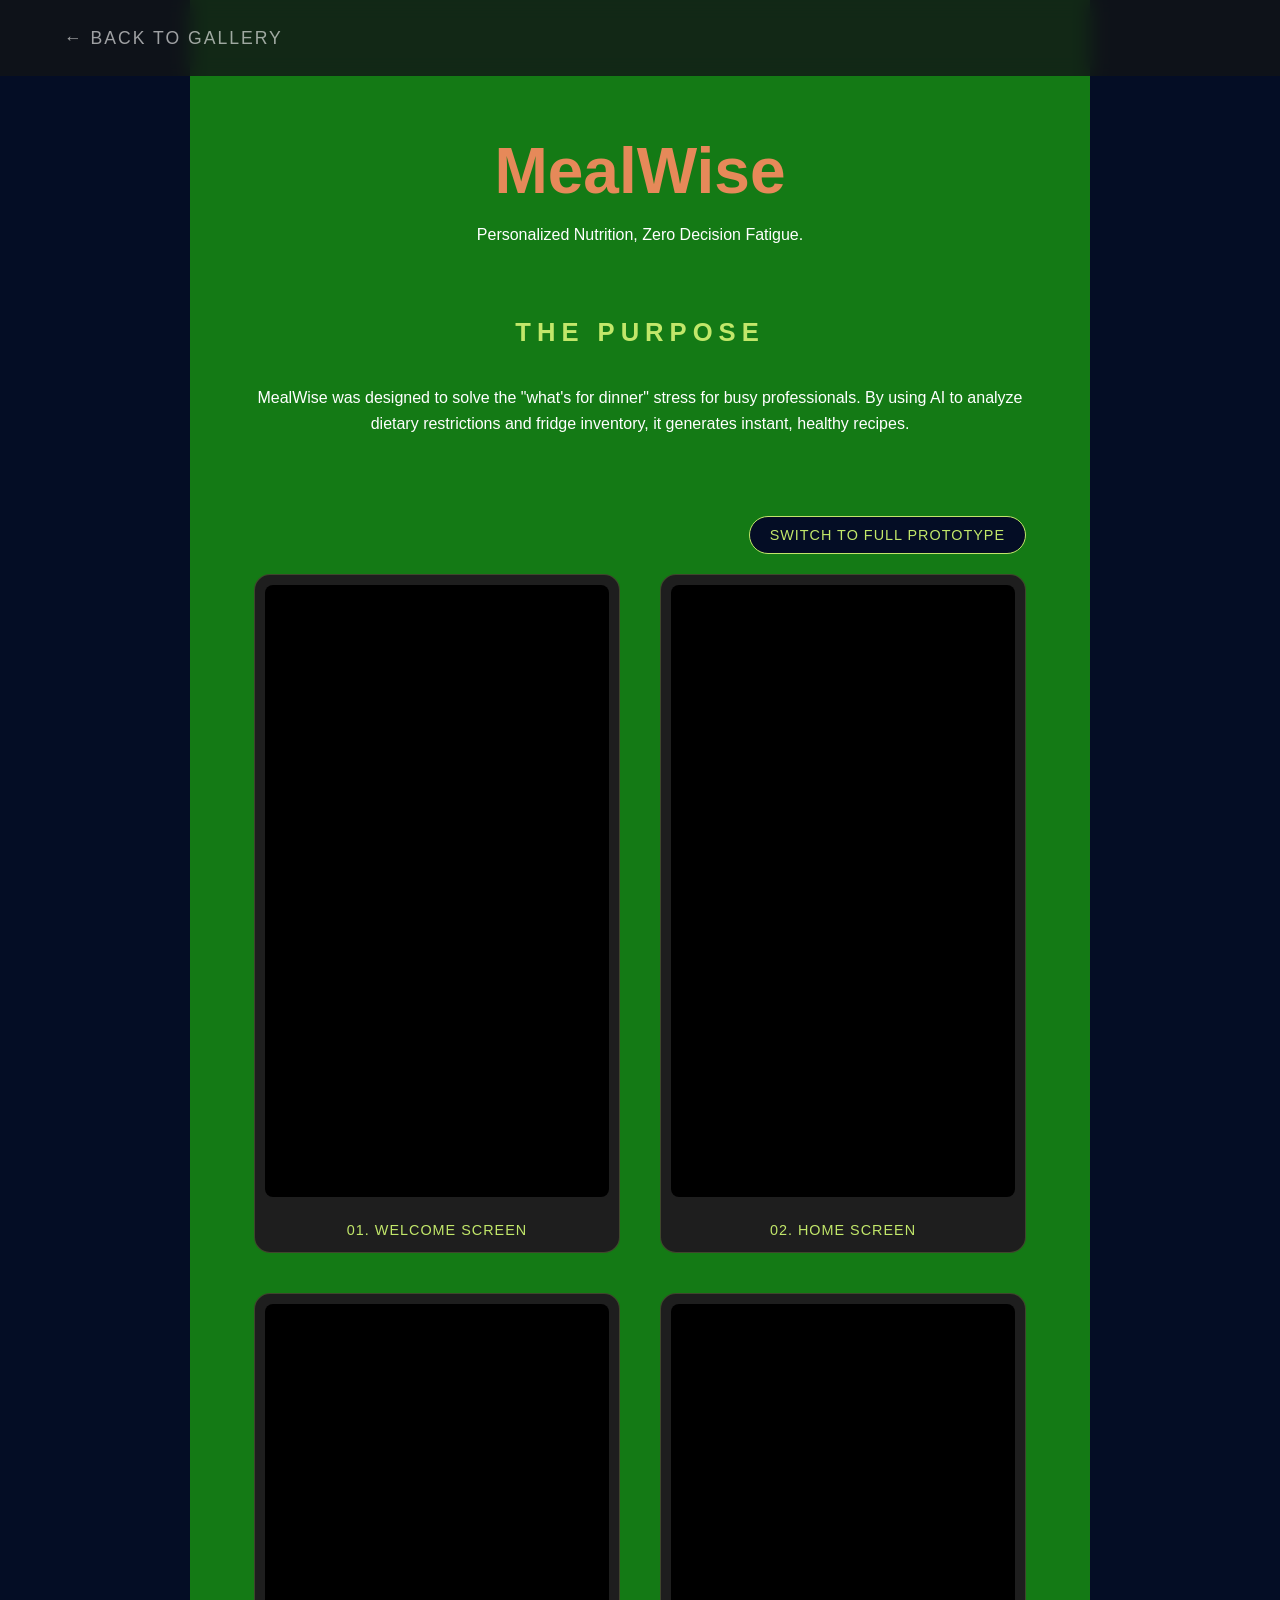
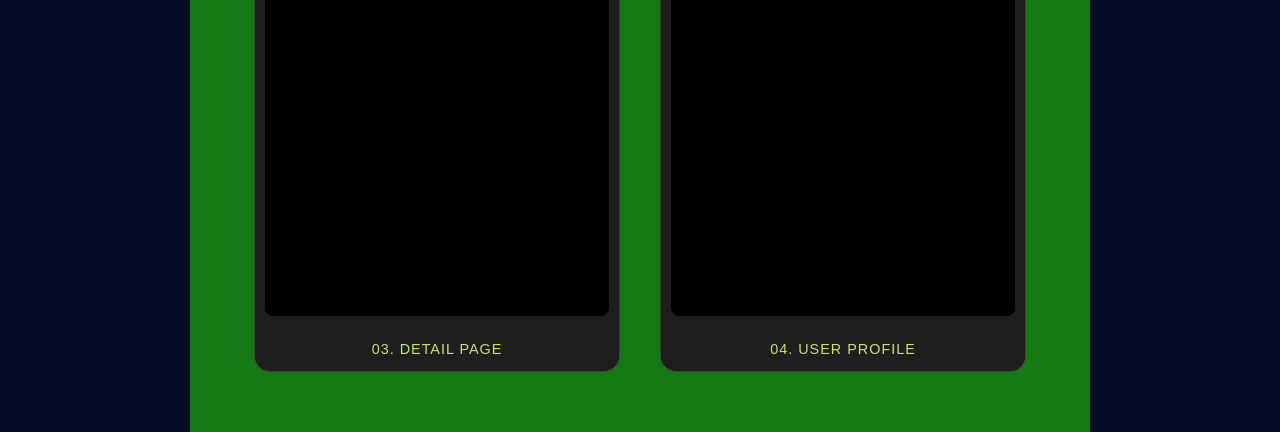
==== mealwise.html @ 548ca8a4 "Initial commit" ====
<!DOCTYPE html>
<html lang="en">
<head>
    <meta charset="UTF-8">
    <meta name="viewport" content="width=device-width, initial-scale=1.0">
    <title>MealWise | Project Details</title>
    <link rel="stylesheet" href="style.css">
</head>
<body class="case-study">

    <nav class="navbar">
        <a href="index.html" class="logo">← Back to Gallery</a>
    </nav>

    <main class="case-container">
        <header class="project-hero">
            <h1>MealWise</h1>
            <p class="project-purpose">Personalized Nutrition, Zero Decision Fatigue.</p>
        </header>

        <section class="case-section">
            <h2 class="section-header">The Purpose</h2>
            <p>MealWise was designed to solve the "what's for dinner" stress for busy professionals. By using AI to analyze dietary restrictions and fridge inventory, it generates instant, healthy recipes.</p>
        </section>

        <!--<section class="case-section">
            <h2 class="section-header">Live Prototype</h2>
            <div class="figma-container">
                <iframe 
                    style="border: 1px solid rgba(0, 0, 0, 0.1);" 
                    width="100%" 
                    height="600" 
                    src="https://www.figma.com/embed?embed_host=share&url=https://www.figma.com/design/zm5qPM3ypKiXLVKnBFITBz/MealWise--Copy-?node-id=670-264&p=f&t=UZXl7jzB2lswi82T-0" 
                    allowfullscreen>
                </iframe>
            </div>
        </section>-->

        <section class="case-header">
            <div class="view-switcher">
                <button id="viewToggleButton" class="action-btn" onclick="toggleProjectView()">
                    Switch to Full Prototype
                </button>
            </div>
        </section>

        <div class="project-content">
            <div id="staticScreens" class="screen-grid">
                <div class="embed-card">
                    <iframe src="https://www.figma.com/embed?embed_host=share&url=https://www.figma.com/design/zm5qPM3ypKiXLVKnBFITBz/MealWise--Copy-?node-id=670-266&t=kK4HNECKpe9uZLGv-4" allowfullscreen></iframe>
                    <p class="embed-caption">01. Welcome Screen</p>
                </div>
                <div class="embed-card">
                    <iframe src="https://www.figma.com/embed?embed_host=share&url=https://www.figma.com/design/zm5qPM3ypKiXLVKnBFITBz/MealWise--Copy-?node-id=670-3616&t=kK4HNECKpe9uZLGv-4" allowfullscreen></iframe>
                    <p class="embed-caption">02. Home Screen</p>
                </div>
                <div class="embed-card">
                    <iframe src="https://www.figma.com/embed?embed_host=share&url=https://www.figma.com/design/zm5qPM3ypKiXLVKnBFITBz/MealWise--Copy-?node-id=670-1988&t=r9uacUH4hNelEDrf-4" allowfullscreen></iframe>
                    <p class="embed-caption">03. Detail Page</p>
                </div>
                <div class="embed-card">
                    <iframe src="https://www.figma.com/embed?embed_host=share&url=https://www.figma.com/design/zm5qPM3ypKiXLVKnBFITBz/MealWise--Copy-?node-id=670-329&t=r9uacUH4hNelEDrf-4" allowfullscreen></iframe>
                    <p class="embed-caption">04. User Profile</p>
                </div>
            </div>

            <div id="livePrototype" class="figma-container" style="display: none;">
                <iframe src="https://www.figma.com/embed?embed_host=share&url=https://www.figma.com/design/zm5qPM3ypKiXLVKnBFITBz/MealWise--Copy-?node-id=670-264&p=f&t=UZXl7jzB2lswi82T-0" allowfullscreen></iframe>
            </div>
        </div>

        
    </main>
<script src="script.js"></script>
</body>
</html>
---- style.css ----
:root {
    --bg-dark: #040d25;
    --accent-colour: #c2e76a;
    --text-main: #ffffff;
    --card-bg: #000000;
    --nav-size: 1.1rem;
}

* {
    margin: 0; padding: 0; box-sizing: border-box;
    scroll-behavior: smooth;
}

a {
    color: inherit;
    text-decoration: none;
}

body {
    background-color: var(--bg-dark);
    color: var(--text-main);
    font-family: 'Inter', -apple-system, sans-serif;
    line-height: 1.6;
    overflow-x: hidden;
}

/* NAVBAR: Uniform Typography */
.navbar {
    display: flex;
    justify-content: space-between;
    align-items: center;
    padding: 1.5rem 5%;
    position: fixed;
    width: 100%;
    z-index: 1000;
    background: rgba(18, 20, 23, 0.8);
    backdrop-filter: blur(10px);
}

.navbar .logo {
    font-size: var(--nav-size);
    font-weight: 500;
    letter-spacing: 2px;
    opacity: 0.6;
    transition: 0.3s;
}

.logo {
    font-size: var(--nav-size);
    font-weight: 500;
    letter-spacing: 5px;
    text-transform: uppercase;
}

.nav-links {
    display: flex;
    list-style: none;
    gap: 2.5rem;
}

.nav-links a {
    color: var(--text-main);
    text-decoration: none;
    font-size: var(--nav-size);
    letter-spacing: 1px;
    opacity: 0.6;
    transition: 0.3s;
}

.navbar .logo:hover {
    opacity: 1;
    color: var(--accent-colour);
}

.nav-links a:hover { opacity: 1; color: #c2e76a; }

.full-section {
    width: 100%;
    min-height: 85vh;
    display: flex;
    flex-direction: column;
    justify-content: center;
    align-items: center;
    padding: 6rem 10% 2rem 10%; /* Specific padding to maintain flow */
}

.section-header {
    font-size: 1.6rem;
    color: var(--accent-colour);
    text-transform: uppercase;
    letter-spacing: 6px;
    margin-bottom: 2rem;
    text-align: center;
}

.case-section p {
    text-align: center;
}

/* ASYMMETRICAL HERO LAYOUT */
.hero-layout {
    display: grid;
    grid-template-columns: 1fr 1.5fr;
    gap: 40px;
    align-items: center;
    width: 100%;
    max-width: 1200px;
}

.intro-content {
    display: flex;
    flex-direction: column;
}

.intro-content h1 {
    font-size: 2.5rem;
    text-align: left;
    padding-left: 60px;
    color: #c2e76a;
}

.hero-text h1 {
    font-size: clamp(2rem, 6vw, 4rem);
    margin-bottom: 1.5rem;
    text-align: center;
}

.text-center {
    text-align: center;
    font-size: 1.3rem;
    max-width: 550px;
    margin: 0 auto !important;
    opacity: 0.9;
}

.text-divider {
    width: 50px;
    height: 1px;
    background: var(--accent-colour);
    margin: 2.5rem auto;
}

.text-right {
    text-align: right;
    font-size: 1.1rem;
    max-width: 600px;
    margin-left: auto !important;
    opacity: 0.7;
    border-right: 2px solid var(--accent-colour);
    padding-right: 20px;
}

/* HERO VISUALS (Left Side) */
.intro-visuals {
    position: relative;
    height: 350px;
    display: flex;
    justify-content: center;
    align-items: center;
}

/* CONTAINER FOR THE TANGLE */
.tangle-container {
    position: relative;
    width: 400px;
    height: 400px;
    display: flex;
    justify-content: center;
    align-items: center;
}

.shape {
    position: absolute;
    transition: all 0.5s ease;
}

/* THE MAIN GRADIENT BLOB */
.blob-main {
    width: 280px;
    height: 280px;
    background: linear-gradient(45deg, var(--accent-colour), #c4d9db);
    border-radius: 40% 60% 70% 30% / 40% 50% 60% 50%;
    opacity: 2.4;
    filter: blur(80px);
    animation: morph 12s infinite alternate ease-in-out;
}

.glow-core {
    width: 100px;
    height: 100px;
    background: radial-gradient(circle, rgba(255,255,255,0.4) 0%, transparent 70%);
    filter: blur(10px);
}

/* ANIMATIONS */
@keyframes rotate {
    from { transform: rotate(0deg); }
    to { transform: rotate(360deg); }
}

@keyframes morph {
    0% { border-radius: 40% 60% 70% 30% / 40% 40% 60% 50%; transform: scale(1); }
    100% { border-radius: 70% 30% 30% 70% / 60% 30% 70% 40%; transform: scale(1.1); }
}

/* SQUARE GRID */
.square-grid {
    display: grid;
    grid-template-columns: repeat(4, 1fr); 
    gap: 15px;
    width: 100%;
    max-width: 1000px;
}

.square-item {
    position: relative;
    background: repeating-linear-gradient(
        90deg,
        #032d31 0px,
        #ceee9a98 0px,
        #032d31 25px,
        #06cbdd 20px
    );
    aspect-ratio: 1/1;
    overflow: hidden;
    display: flex;
    flex-direction: column;
    justify-content: center;
    align-items: center;
    border: 1px solid rgba(255, 255, 255, 0.05);
}

/* LOGO VISIBILITY: Glassmorphism backing */
.tile-image {
    width: 60%; 
    z-index: 2;
    background: rgba(4, 13, 37, 0.7);
    padding: 20px;
    border-radius: 10px;
    backdrop-filter: blur(8px);
    transition: transform 0.5s cubic-bezier(0.4, 0, 0.2, 1);
}

.tile-image img {
    width: 100%;
    height: auto;
    display: block;
}

/* TEXT VISIBILITY: High contrast backing on hover */
.tile-info {
    position: absolute;
    bottom: -60px; /* Hidden deeper to clear the glass logo */
    width: 90%;
    background: rgba(1, 15, 29, 0.836); /* Solid dark for maximum legibility */
    padding: 5px;
    border-radius: 10px;
    text-align: center;
    opacity: 0;
    z-index: 3;
    transition: all 0.5s cubic-bezier(0.4, 0, 0.2, 1);
    /*border: 1px solid var(--accent-colour);*/
}

.tile-info h3 {
    font-size: 1.1rem;
    color: #eaecf0;
    margin-bottom: 5px;
    font-weight: 600;
}

.tile-info p {
    font-size: 0.85rem;
    color: var(--text-main);
    opacity: 0.9;
}

/* THE HOVER ACTION */
.square-item:hover .tile-image {
    transform: translateY(-45px);
}

.square-item:hover .tile-info {
    bottom: 20px; 
    opacity: 1;
}

.square-overlay {
    display: none; 
}

/* MOBILE ONLY: Change grid to a horizontal flex-swipe */
@media (max-width: 600px) {
    .square-grid {
        display: flex; /* Switch from Grid to Flex for swiping */
        overflow-x: auto; /* Enables horizontal swipe */
        scroll-snap-type: x mandatory; /* Makes cards 'snap' into place */
        gap: 15px;
        padding-bottom: 20px;
        -webkit-overflow-scrolling: touch; /* Smooth swiping on iOS */
    }

    .square-item {
        flex: 0 0 85%; /* Cards take up 85% of screen width */
        scroll-snap-align: center;
        aspect-ratio: 1 / 1.2; /* Slightly taller for mobile */
    }
    
    /* Hide scrollbar for a cleaner 'app' look */
    .square-grid::-webkit-scrollbar {
        display: none;
    }
}

.square-item:hover .square-overlay { opacity: 1; }
.square-item:hover img { transform: scale(1.1); }

/* SOCIAL LINKS */
.social-links {
    display: flex; gap: 2.5rem; align-items: center;
}

.social-icon img {
    width: 50px; filter: invert(1); opacity: 1.5; transition: 0.3s;
}

.social-icon:hover img { opacity: 1; transform: translateY(-5px); }

.email-cta {
    color: var(--accent-colour);
    text-decoration: none;
    font-weight: 600;
}

/* Mobile Responsiveness */
@media (max-width: 900px) {
    .hero-layout { grid-template-columns: 1fr; }
    .intro-visuals { display: none; }
    .text-right { text-align: center; border-right: none; padding-right: 0; }
    .square-grid { grid-template-columns: repeat(2, 1fr); }
}

/* CASE STUDY SPECIFIC STYLES */
.case-container {
    max-width: 900px;
    margin: 0 auto;
    padding: 120px 5% 60px 5%;
    background: #147A15;
}

.project-hero {
    text-align: center;
    margin-bottom: 4rem;
}

.project-hero h1 {
    font-size: 4rem;
    color: #E68959;
}

.case-section {
    margin-bottom: 5rem;
}

.figma-container {
    width: 100%;
    border-radius: 12px;
    overflow: hidden;
    background: #1d2126;
    box-shadow: 0 20px 40px rgba(0,0,0,0.4);
}

/* Ensure the iframe is responsive */
.figma-container iframe {
    display: block;
    width: 100%;
    aspect-ratio: 16 / 9; /* Professional widescreen preview */
}

/* THE STAIRS LOGIC */
.stairs-container {
    width: 100%;
    max-width: 900px;
    margin: 0 auto;
    display: flex;
    flex-direction: column;
}

.stair-block {
    padding: 2rem;
    border-left: 2px groove var(--accent-colour); /* The "Riser" of the step */
    border-bottom: 1px solid rgba(45, 106, 44, 0.3); /* Subtle "Tread" line */
    transition: all 0.4s ease;
    position: relative;
}

/* WALKING DOWN: Staggering the margins */
.step-1 { 
    margin-left: 0; 
    width: 70%;
}

.step-2 { 
    margin-left: 10%; 
    width: 70%;
}

.step-3 { 
    margin-left: 20%; 
    width: 70%;
}

.step-4 { 
    margin-left: 30%; 
    width: 70%;
    border-bottom: 4px solid var(--accent-colour); /* Final step landing */
}

/* Hover effect to highlight the current "step" in her process */
.stair-block:hover {
    background: rgba(45, 106, 44, 0.05);
    border-left-width: 8px;
    padding-left: 2.5rem;
}

.stair-block p {
    text-align: left; /* Keeps text readable on the step */
    font-size: 1.2rem;
    opacity: 0.8;
}

/* MOBILE FIX: Stairs flatten out on small screens for readability */
@media (max-width: 768px) {
    .stair-block {
        margin-left: 0 !important;
        width: 100% !important;
        border-bottom: 1px solid var(--accent-colour);
    }
}

/* THE CANVAS BACKGROUND */
.figma-canvas {
    position: relative;
    width: 100%;
    max-width: 1000px;
    height: 570px;
    background-color: #27282b;
    background-image: radial-gradient(#333 1px, transparent 1px);
    background-size: 30px 30px; /* The Dot Grid */
    border-radius: 12px;
    overflow: hidden;
    display: flex;
    justify-content: center;
    align-items: center;
}

/* THE STICKY NOTES */
.sticky-note {
    position: absolute;
    width: 200px;
    height: 200px;
    padding: 20px;
    box-shadow: 5px 5px 15px rgba(0,0,0,0.3);
    display: flex;
    flex-direction: column;
    justify-content: flex-start;
    transition: transform 0.3s ease, z-index 0.3s;
    cursor: grab;
}

.sticky-note:active { cursor: grabbing; }

/* Colors - Inspired by Figma's default Post-it palette */
.yellow { background-color: #ffc700; color: #333; }
.green  { background-color: #0fa958; color: #fff; }
.blue   { background-color: #5551ff; color: #fff; }
.purple { background-color: #9747ff; color: #fff; }

.note-tag {
    font-size: 0.7rem;
    font-weight: bold;
    text-transform: uppercase;
    margin-bottom: 10px;
    opacity: 0.7;
}

.sticky-note p {
    font-family: 'Permanent Marker', cursive, sans-serif; /* Optional: adds a handwritten feel */
    font-size: 0.95rem;
    line-height: 1.3;
}

/* Positioning & Rotation (Matrix Thinking) */
.note-1 { top: 10%; left: 10%; transform: rotate(-4deg); }
.note-2 { top: 50%; left: 15%; transform: rotate(3deg); }
.note-3 { top: 15%; right: 15%; transform: rotate(-2deg); }
.note-4 { bottom: 10%; right: 10%; transform: rotate(5deg); }

/* Interaction: Bring to front on hover */
.sticky-note:hover {
    transform: scale(1.1) rotate(0deg);
    z-index: 100;
}

.large-overlay-image {
    position: absolute;
    top: 10%;  /* Adjust based on where you want her to start */
    left: 0;
    width: 45%; /* Spans the left side */
    z-index: 10; /* Sits above shapes but below the navbar */
    pointer-events: none; /* Allows user to click things behind her */
}

.large-overlay-image img {
    width: 100%;
    height: auto;
    filter: drop-shadow(0 10px 30px rgba(0,0,0,0.5)); /* Adds depth */
}

/* MOBILE RESPONSIVENESS: Hide the image for mobile users */
@media (max-width: 900px) {
    .large-overlay-image {
        display: none;
    }
}

/* GRID FOR MULTIPLE EMBEDS */
.screen-grid {
    display: grid;
    grid-template-columns: repeat(2, 1fr);
    gap: 40px;
    width: 100%;
}

.embed-card {
    background: #1e1e1e; /* Figma Canvas Gray */
    border-radius: 16px;
    padding: 10px;
    border: 1px solid rgba(194, 231, 106, 0.2);
    transition: transform 0.3s ease;
}

.embed-card:hover {
    transform: translateY(-5px);
    border-color: var(--accent-colour);
}

.embed-card iframe {
    width: 100%;
    aspect-ratio: 9 / 16; /* Standard Mobile Portrait Ratio */
    border: none;
    border-radius: 8px;
    background: #000;
}

.embed-caption {
    margin-top: 15px;
    font-size: 0.9rem;
    color: var(--accent-colour);
    text-transform: uppercase;
    letter-spacing: 1px;
    text-align: center;
}

/* FULL PROTOTYPE CONTAINER */
.figma-container iframe {
    width: 100%;
    height: 80vh; /* Takes up most of the screen for the full flow */
    border: none;
}

.view-switcher {
    float: right;
    margin-bottom: 20px;
}

.action-btn {
    background-color: var(--bg-dark);
    color: var(--accent-colour);
    border: 1px solid var(--accent-colour);
    padding: 10px 20px;
    border-radius: 30px;
    font-size: 0.9rem;
    font-weight: 500;
    cursor: pointer;
    transition: all 0.3s ease;
    text-transform: uppercase;
    letter-spacing: 1px;
}

.action-btn:hover {
    background-color: var(--accent-colour);
    color: var(--bg-dark);
    box-shadow: 0 0 15px rgba(194, 231, 106, 0.4);
}

/* Ensure the figma container handles the requested display */
.figma-container {
    width: 100%;
}
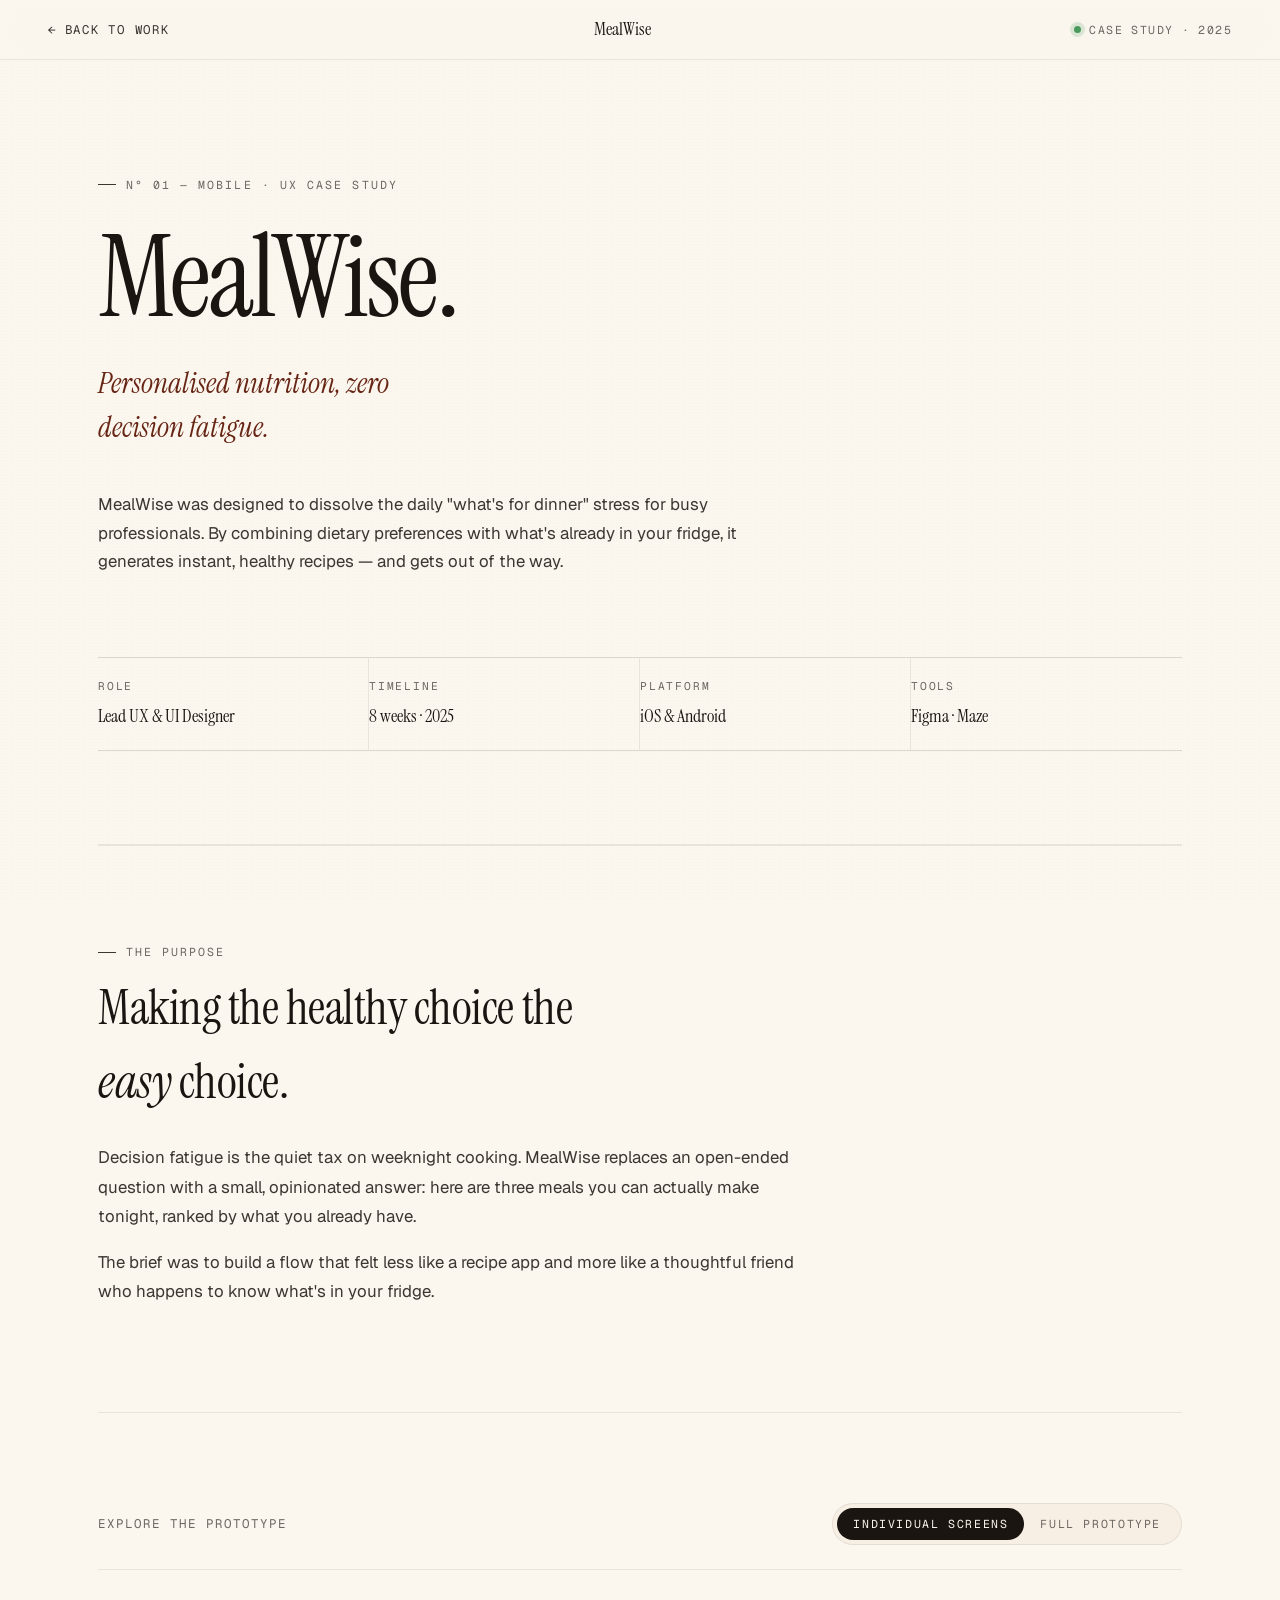
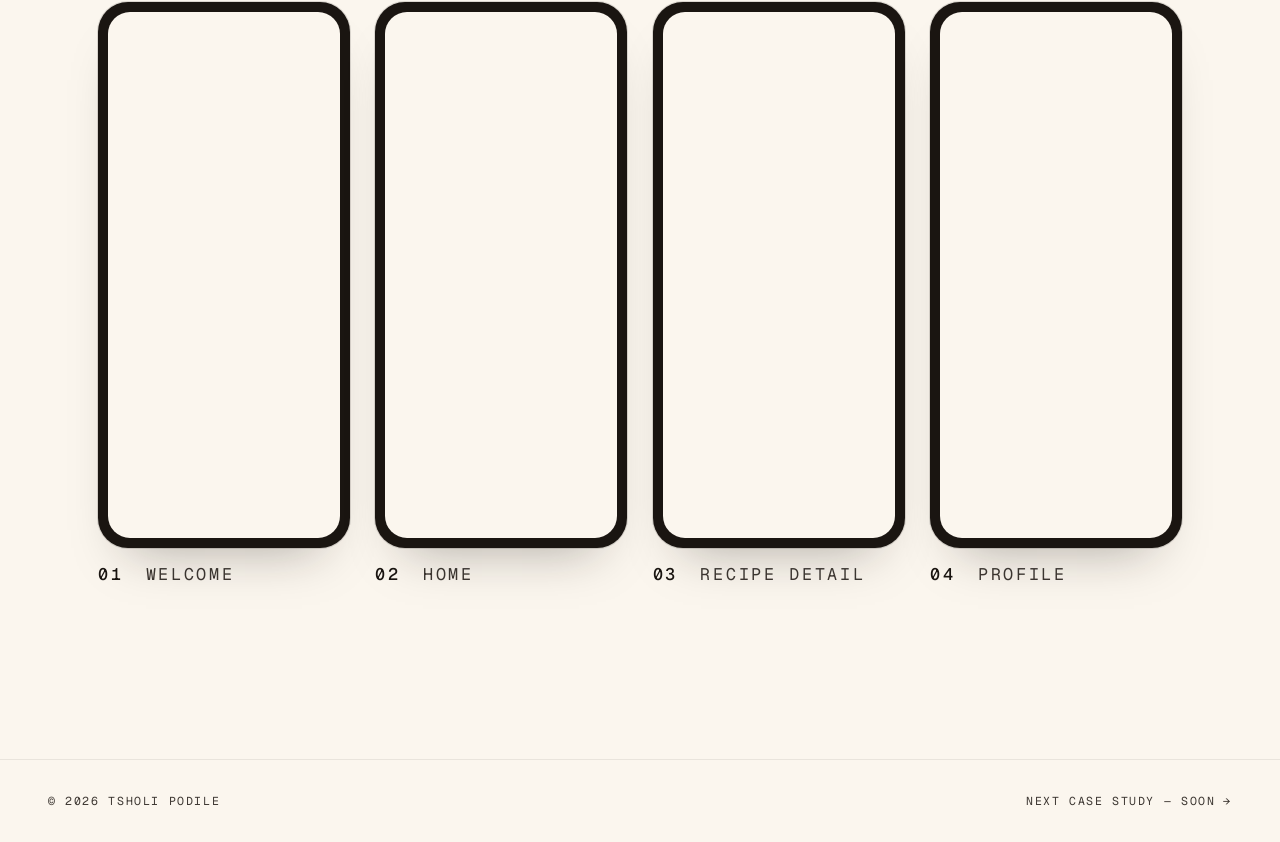
==== commit 65613b9c: "Updated the design of the system" ====
--- a/mealwise.html
+++ b/mealwise.html
@@ -1,76 +1,127 @@
 <!DOCTYPE html>
 <html lang="en">
 <head>
-    <meta charset="UTF-8">
-    <meta name="viewport" content="width=device-width, initial-scale=1.0">
-    <title>MealWise | Project Details</title>
-    <link rel="stylesheet" href="style.css">
+  <meta charset="UTF-8">
+  <meta name="viewport" content="width=device-width, initial-scale=1.0">
+  <title>MealWise — Case Study · Tsholi Podile</title>
+  <link rel="preconnect" href="https://fonts.googleapis.com">
+  <link rel="preconnect" href="https://fonts.gstatic.com" crossorigin>
+  <link href="https://fonts.googleapis.com/css2?family=Geist+Mono:wght@400;500&family=Geist:wght@400;500;600&family=Instrument+Serif:ital@0;1&display=swap" rel="stylesheet">
+  <link rel="stylesheet" href="style.css">
+  <script src="script.js" defer></script>
 </head>
-<body class="case-study">
+<body class="case-body">
 
-    <nav class="navbar">
-        <a href="index.html" class="logo">← Back to Gallery</a>
-    </nav>
+  <header class="case-nav">
+    <a href="index.html" class="back">
+      <span class="arrow" aria-hidden="true">←</span>
+      Back to work
+    </a>
+    <span class="case-title">MealWise</span>
+    <span class="nav-status">
+      <span class="status-dot" aria-hidden="true"></span>
+      <span>Case study · 2025</span>
+    </span>
+  </header>
 
-    <main class="case-container">
-        <header class="project-hero">
-            <h1>MealWise</h1>
-            <p class="project-purpose">Personalized Nutrition, Zero Decision Fatigue.</p>
-        </header>
+  <main class="case-container">
 
-        <section class="case-section">
-            <h2 class="section-header">The Purpose</h2>
-            <p>MealWise was designed to solve the "what's for dinner" stress for busy professionals. By using AI to analyze dietary restrictions and fridge inventory, it generates instant, healthy recipes.</p>
-        </section>
+    <section class="case-hero">
+      <span class="eyebrow">N° 01 — Mobile · UX Case Study</span>
+      <h1>MealWise.</h1>
+      <p class="tagline">Personalised nutrition, <em>zero decision fatigue.</em></p>
+      <p class="lead">
+        MealWise was designed to dissolve the daily "what's for dinner" stress
+        for busy professionals. By combining dietary preferences with what's
+        already in your fridge, it generates instant, healthy recipes — and
+        gets out of the way.
+      </p>
 
-        <!--<section class="case-section">
-            <h2 class="section-header">Live Prototype</h2>
-            <div class="figma-container">
-                <iframe 
-                    style="border: 1px solid rgba(0, 0, 0, 0.1);" 
-                    width="100%" 
-                    height="600" 
-                    src="https://www.figma.com/embed?embed_host=share&url=https://www.figma.com/design/zm5qPM3ypKiXLVKnBFITBz/MealWise--Copy-?node-id=670-264&p=f&t=UZXl7jzB2lswi82T-0" 
-                    allowfullscreen>
-                </iframe>
-            </div>
-        </section>-->
+      <dl class="case-facts">
+        <div>
+          <dt>Role</dt>
+          <dd>Lead UX & UI Designer</dd>
+        </div>
+        <div>
+          <dt>Timeline</dt>
+          <dd>8 weeks · 2025</dd>
+        </div>
+        <div>
+          <dt>Platform</dt>
+          <dd>iOS &amp; Android</dd>
+        </div>
+        <div>
+          <dt>Tools</dt>
+          <dd>Figma · Maze</dd>
+        </div>
+      </dl>
+    </section>
 
-        <section class="case-header">
-            <div class="view-switcher">
-                <button id="viewToggleButton" class="action-btn" onclick="toggleProjectView()">
-                    Switch to Full Prototype
-                </button>
-            </div>
-        </section>
+    <section class="case-section">
+      <span class="eyebrow">The Purpose</span>
+      <h2>Making the healthy choice the <em>easy</em> choice.</h2>
+      <p>
+        Decision fatigue is the quiet tax on weeknight cooking. MealWise
+        replaces an open-ended question with a small, opinionated answer:
+        here are three meals you can actually make tonight, ranked by what
+        you already have.
+      </p>
+      <p>
+        The brief was to build a flow that felt less like a recipe app and
+        more like a thoughtful friend who happens to know what's in your
+        fridge.
+      </p>
+    </section>
 
-        <div class="project-content">
-            <div id="staticScreens" class="screen-grid">
-                <div class="embed-card">
-                    <iframe src="https://www.figma.com/embed?embed_host=share&url=https://www.figma.com/design/zm5qPM3ypKiXLVKnBFITBz/MealWise--Copy-?node-id=670-266&t=kK4HNECKpe9uZLGv-4" allowfullscreen></iframe>
-                    <p class="embed-caption">01. Welcome Screen</p>
-                </div>
-                <div class="embed-card">
-                    <iframe src="https://www.figma.com/embed?embed_host=share&url=https://www.figma.com/design/zm5qPM3ypKiXLVKnBFITBz/MealWise--Copy-?node-id=670-3616&t=kK4HNECKpe9uZLGv-4" allowfullscreen></iframe>
-                    <p class="embed-caption">02. Home Screen</p>
-                </div>
-                <div class="embed-card">
-                    <iframe src="https://www.figma.com/embed?embed_host=share&url=https://www.figma.com/design/zm5qPM3ypKiXLVKnBFITBz/MealWise--Copy-?node-id=670-1988&t=r9uacUH4hNelEDrf-4" allowfullscreen></iframe>
-                    <p class="embed-caption">03. Detail Page</p>
-                </div>
-                <div class="embed-card">
-                    <iframe src="https://www.figma.com/embed?embed_host=share&url=https://www.figma.com/design/zm5qPM3ypKiXLVKnBFITBz/MealWise--Copy-?node-id=670-329&t=r9uacUH4hNelEDrf-4" allowfullscreen></iframe>
-                    <p class="embed-caption">04. User Profile</p>
-                </div>
-            </div>
+    <section class="case-section">
+      <div class="view-switcher">
+        <span class="label">Explore the prototype</span>
+        <div class="toggle-group" role="tablist">
+          <button class="active" data-view="grid" role="tab">Individual screens</button>
+          <button data-view="proto" role="tab">Full prototype</button>
+        </div>
+      </div>
 
-            <div id="livePrototype" class="figma-container" style="display: none;">
-                <iframe src="https://www.figma.com/embed?embed_host=share&url=https://www.figma.com/design/zm5qPM3ypKiXLVKnBFITBz/MealWise--Copy-?node-id=670-264&p=f&t=UZXl7jzB2lswi82T-0" allowfullscreen></iframe>
-            </div>
+      <div id="staticScreens" class="screen-grid">
+        <div class="embed-card">
+          <div class="phone-frame">
+            <iframe src="https://www.figma.com/embed?embed_host=share&url=https://www.figma.com/design/zm5qPM3ypKiXLVKnBFITBz/MealWise--Copy-?node-id=670-266&t=kK4HNECKpe9uZLGv-4" allowfullscreen></iframe>
+          </div>
+          <p class="embed-caption"><b>01</b> Welcome</p>
         </div>
+        <div class="embed-card">
+          <div class="phone-frame">
+            <iframe src="https://www.figma.com/embed?embed_host=share&url=https://www.figma.com/design/zm5qPM3ypKiXLVKnBFITBz/MealWise--Copy-?node-id=670-3616&t=kK4HNECKpe9uZLGv-4" allowfullscreen></iframe>
+          </div>
+          <p class="embed-caption"><b>02</b> Home</p>
+        </div>
+        <div class="embed-card">
+          <div class="phone-frame">
+            <iframe src="https://www.figma.com/embed?embed_host=share&url=https://www.figma.com/design/zm5qPM3ypKiXLVKnBFITBz/MealWise--Copy-?node-id=670-1988&t=r9uacUH4hNelEDrf-4" allowfullscreen></iframe>
+          </div>
+          <p class="embed-caption"><b>03</b> Recipe Detail</p>
+        </div>
+        <div class="embed-card">
+          <div class="phone-frame">
+            <iframe src="https://www.figma.com/embed?embed_host=share&url=https://www.figma.com/design/zm5qPM3ypKiXLVKnBFITBz/MealWise--Copy-?node-id=670-329&t=r9uacUH4hNelEDrf-4" allowfullscreen></iframe>
+          </div>
+          <p class="embed-caption"><b>04</b> Profile</p>
+        </div>
+      </div>
 
-        
-    </main>
-<script src="script.js"></script>
+      <div id="livePrototype" class="full-proto">
+        <div class="proto-frame">
+          <iframe src="https://www.figma.com/embed?embed_host=share&url=https://www.figma.com/design/zm5qPM3ypKiXLVKnBFITBz/MealWise--Copy-?node-id=670-264&p=f&t=UZXl7jzB2lswi82T-0" allowfullscreen></iframe>
+        </div>
+      </div>
+    </section>
+
+  </main>
+
+  <footer class="footer">
+    <a href="index.html" class="back-to-top">© 2026 Tsholi Podile</a>
+    <a href="#" class="back-to-top">Next case study — soon <span aria-hidden="true">→</span></a>
+  </footer>
+
 </body>
-</html>+</html>
--- a/style.css
+++ b/style.css
@@ -1,600 +1,873 @@
+/* =========================================================
+   Tsholi Podile — Portfolio
+   Editorial minimal: warm paper, deep ink, terracotta accent
+   ========================================================= */
+
 :root {
-    --bg-dark: #040d25;
-    --accent-colour: #c2e76a;
-    --text-main: #ffffff;
-    --card-bg: #000000;
-    --nav-size: 1.1rem;
-}
-
-* {
-    margin: 0; padding: 0; box-sizing: border-box;
-    scroll-behavior: smooth;
-}
-
-a {
-    color: inherit;
-    text-decoration: none;
-}
+  /* Palette */
+  --paper:        oklch(0.975 0.012 80);   /* warm cream */
+  --paper-2:      oklch(0.955 0.018 75);   /* slightly deeper paper */
+  --ink:          oklch(0.20 0.012 60);    /* warm near-black */
+  --ink-soft:     oklch(0.34 0.012 60);
+  --muted:        oklch(0.52 0.010 60);
+  --hairline:     oklch(0.20 0.012 60 / 0.14);
+  --hairline-2:   oklch(0.20 0.012 60 / 0.08);
+  --accent:       oklch(0.55 0.14 35);     /* terracotta */
+  --accent-ink:   oklch(0.36 0.10 35);
+
+  /* Type */
+  --serif: 'Instrument Serif', 'Cormorant Garamond', Georgia, 'Times New Roman', serif;
+  --sans:  'Geist', ui-sans-serif, system-ui, -apple-system, 'Helvetica Neue', Arial, sans-serif;
+  --mono:  'Geist Mono', ui-monospace, 'SFMono-Regular', Menlo, monospace;
+
+  /* Sizing */
+  --max:      1280px;
+  --gutter:   clamp(1.25rem, 4vw, 3rem);
+  --section:  clamp(5rem, 10vw, 9rem);
+  --radius:   14px;
+}
+
+* { box-sizing: border-box; }
+html, body { margin: 0; padding: 0; }
+html { scroll-behavior: smooth; }
 
 body {
-    background-color: var(--bg-dark);
-    color: var(--text-main);
-    font-family: 'Inter', -apple-system, sans-serif;
-    line-height: 1.6;
-    overflow-x: hidden;
-}
-
-/* NAVBAR: Uniform Typography */
-.navbar {
-    display: flex;
-    justify-content: space-between;
-    align-items: center;
-    padding: 1.5rem 5%;
+  background: var(--paper);
+  color: var(--ink);
+  font-family: var(--sans);
+  font-size: 16px;
+  line-height: 1.55;
+  -webkit-font-smoothing: antialiased;
+  text-rendering: optimizeLegibility;
+  overflow-x: hidden;
+}
+
+/* Subtle paper grain — adds depth without being noticeable */
+body::before {
+  content: "";
+  position: fixed;
+  inset: 0;
+  pointer-events: none;
+  z-index: 1;
+  background-image: radial-gradient(oklch(0.20 0.012 60 / 0.035) 1px, transparent 1px);
+  background-size: 3px 3px;
+  mix-blend-mode: multiply;
+  opacity: 0.45;
+}
+
+a { color: inherit; text-decoration: none; }
+img { display: block; max-width: 100%; }
+
+::selection { background: var(--accent); color: var(--paper); }
+
+/* ----- Layout primitives ----- */
+.container {
+  width: 100%;
+  max-width: var(--max);
+  margin: 0 auto;
+  padding-inline: var(--gutter);
+}
+
+.section {
+  padding-block: var(--section);
+  position: relative;
+}
+
+.section + .section {
+  border-top: 1px solid var(--hairline-2);
+}
+
+/* Section eyebrow — small caps mono numbering */
+.eyebrow {
+  font-family: var(--mono);
+  font-size: 0.72rem;
+  letter-spacing: 0.18em;
+  text-transform: uppercase;
+  color: var(--muted);
+  display: inline-flex;
+  align-items: center;
+  gap: 0.6rem;
+}
+.eyebrow::before {
+  content: "";
+  width: 18px;
+  height: 1px;
+  background: var(--ink-soft);
+  display: inline-block;
+}
+
+.section-title {
+  font-family: var(--serif);
+  font-weight: 400;
+  font-size: clamp(2rem, 4.6vw, 3.4rem);
+  line-height: 1.05;
+  letter-spacing: -0.01em;
+  color: var(--ink);
+  margin: 0.9rem 0 0;
+}
+.section-title em {
+  font-style: italic;
+  color: var(--accent-ink);
+}
+
+/* ============================ NAV ============================ */
+.nav {
+  position: fixed;
+  inset: 0 0 auto 0;
+  z-index: 50;
+  display: flex;
+  align-items: center;
+  justify-content: space-between;
+  padding: 1rem var(--gutter);
+  background: oklch(0.975 0.012 80 / 0.78);
+  backdrop-filter: saturate(140%) blur(14px);
+  -webkit-backdrop-filter: saturate(140%) blur(14px);
+  border-bottom: 1px solid var(--hairline-2);
+}
+
+.brand {
+  font-family: var(--serif);
+  font-size: 1.15rem;
+  letter-spacing: 0.01em;
+  display: inline-flex;
+  align-items: baseline;
+  gap: 0.5rem;
+}
+.brand .dot {
+  width: 6px; height: 6px; border-radius: 999px;
+  background: var(--accent);
+  display: inline-block;
+  transform: translateY(-2px);
+  box-shadow: 0 0 0 4px oklch(0.55 0.14 35 / 0.12);
+}
+
+.nav-links {
+  list-style: none; margin: 0; padding: 0;
+  display: flex; gap: clamp(1rem, 2.5vw, 2rem);
+  align-items: center;
+}
+.nav-links a {
+  font-family: var(--mono);
+  font-size: 0.78rem;
+  letter-spacing: 0.12em;
+  text-transform: uppercase;
+  color: var(--ink-soft);
+  padding: 0.4rem 0;
+  position: relative;
+  transition: color 0.2s ease;
+}
+.nav-links a::after {
+  content: "";
+  position: absolute;
+  left: 0; right: 0; bottom: 0;
+  height: 1px;
+  background: currentColor;
+  transform: scaleX(0);
+  transform-origin: left;
+  transition: transform 0.3s ease;
+}
+.nav-links a:hover { color: var(--ink); }
+.nav-links a:hover::after { transform: scaleX(1); }
+
+.nav-status {
+  display: inline-flex; align-items: center; gap: 0.5rem;
+  font-family: var(--mono);
+  font-size: 0.72rem;
+  letter-spacing: 0.12em;
+  text-transform: uppercase;
+  color: var(--muted);
+}
+.status-dot {
+  width: 7px; height: 7px; border-radius: 999px;
+  background: oklch(0.62 0.12 150);
+  box-shadow: 0 0 0 4px oklch(0.62 0.12 150 / 0.18);
+  animation: pulse 2.4s ease-in-out infinite;
+}
+@keyframes pulse {
+  0%, 100% { box-shadow: 0 0 0 4px oklch(0.62 0.12 150 / 0.18); }
+  50%      { box-shadow: 0 0 0 8px oklch(0.62 0.12 150 / 0.04); }
+}
+
+.hamburger { display: none; background: none; border: 0; cursor: pointer; padding: 0.5rem; }
+.hamburger span {
+  display: block; width: 22px; height: 1.5px;
+  background: var(--ink); margin: 4px 0;
+  transition: transform 0.25s ease, opacity 0.2s ease;
+}
+.hamburger.is-open span:nth-child(1) { transform: translateY(5.5px) rotate(45deg); }
+.hamburger.is-open span:nth-child(2) { opacity: 0; }
+.hamburger.is-open span:nth-child(3) { transform: translateY(-5.5px) rotate(-45deg); }
+
+/* ============================ HERO ============================ */
+.hero {
+  padding-top: clamp(8rem, 16vw, 12rem);
+  padding-bottom: clamp(3rem, 6vw, 5rem);
+  position: relative;
+}
+
+.hero-grid {
+  display: grid;
+  grid-template-columns: minmax(0, 1fr);
+  gap: clamp(2rem, 4vw, 3.5rem);
+}
+
+.hero h1 {
+  font-family: var(--serif);
+  font-weight: 400;
+  font-size: clamp(2.6rem, 7.2vw, 6.2rem);
+  line-height: 0.98;
+  letter-spacing: -0.02em;
+  margin: 1.2rem 0 0;
+  max-width: 18ch;
+  color: var(--ink);
+  text-wrap: balance;
+}
+.hero h1 em {
+  font-style: italic;
+  color: var(--accent-ink);
+}
+
+.hero-lead {
+  margin-top: 1.6rem;
+  max-width: 48ch;
+  font-size: clamp(1rem, 1.2vw, 1.125rem);
+  color: var(--ink-soft);
+  line-height: 1.6;
+}
+
+.hero-actions {
+  display: flex; flex-wrap: wrap; gap: 0.7rem;
+  margin-top: 2rem;
+}
+
+.btn {
+  display: inline-flex; align-items: center; gap: 0.6rem;
+  padding: 0.85rem 1.3rem;
+  border-radius: 999px;
+  font-family: var(--mono);
+  font-size: 0.78rem;
+  letter-spacing: 0.12em;
+  text-transform: uppercase;
+  border: 1px solid transparent;
+  cursor: pointer;
+  transition: transform 0.2s ease, background-color 0.2s ease, color 0.2s ease, border-color 0.2s ease;
+  will-change: transform;
+}
+.btn .arrow { transition: transform 0.25s ease; }
+.btn:hover .arrow { transform: translateX(4px); }
+
+.btn-primary {
+  background: var(--ink);
+  color: var(--paper);
+  border-color: var(--ink);
+}
+.btn-primary:hover { background: var(--accent-ink); border-color: var(--accent-ink); }
+
+.btn-ghost {
+  background: transparent;
+  color: var(--ink);
+  border-color: var(--hairline);
+}
+.btn-ghost:hover { border-color: var(--ink); }
+
+/* Hero meta strip — like a magazine masthead colophon */
+.hero-meta {
+  margin-top: clamp(3rem, 6vw, 5rem);
+  border-top: 1px solid var(--hairline);
+  border-bottom: 1px solid var(--hairline);
+  display: grid;
+  grid-template-columns: repeat(4, 1fr);
+  gap: 0;
+}
+.hero-meta > div {
+  padding: 1.25rem 1.25rem 1.25rem 0;
+  border-right: 1px solid var(--hairline-2);
+}
+.hero-meta > div:last-child { border-right: 0; padding-right: 0; }
+.hero-meta dt {
+  font-family: var(--mono);
+  font-size: 0.68rem;
+  letter-spacing: 0.16em;
+  text-transform: uppercase;
+  color: var(--muted);
+  margin-bottom: 0.4rem;
+}
+.hero-meta dd {
+  margin: 0;
+  font-family: var(--serif);
+  font-size: clamp(1rem, 1.4vw, 1.25rem);
+  color: var(--ink);
+  line-height: 1.25;
+}
+
+/* ============================ PHILOSOPHY ============================ */
+.philosophy {
+  display: grid;
+  grid-template-columns: 1fr;
+  gap: clamp(2rem, 4vw, 3rem);
+  margin-top: clamp(2rem, 4vw, 3rem);
+}
+
+.pullquote {
+  font-family: var(--serif);
+  font-weight: 400;
+  font-size: clamp(1.6rem, 3.4vw, 2.6rem);
+  line-height: 1.18;
+  letter-spacing: -0.005em;
+  color: var(--ink);
+  margin: 0;
+  text-wrap: balance;
+}
+.pullquote em { font-style: italic; color: var(--accent-ink); }
+
+.philosophy-body {
+  display: grid;
+  grid-template-columns: 1fr 1fr;
+  gap: clamp(1.5rem, 3vw, 2.5rem);
+  font-size: 1.02rem;
+  color: var(--ink-soft);
+  line-height: 1.7;
+  max-width: 64ch;
+}
+.philosophy-body p { margin: 0; }
+
+/* ============================ PROCESS ============================ */
+.process-grid {
+  display: grid;
+  grid-template-columns: repeat(4, 1fr);
+  gap: clamp(1.25rem, 2.5vw, 2.5rem);
+  margin-top: clamp(2.5rem, 5vw, 4rem);
+}
+.process-card {
+  padding-top: 1.25rem;
+  border-top: 1px solid var(--ink);
+  position: relative;
+}
+.process-card .num {
+  font-family: var(--mono);
+  font-size: 0.78rem;
+  letter-spacing: 0.18em;
+  color: var(--muted);
+}
+.process-card h3 {
+  font-family: var(--serif);
+  font-weight: 400;
+  font-style: italic;
+  font-size: clamp(1.5rem, 2vw, 1.9rem);
+  margin: 0.5rem 0 0.75rem;
+  color: var(--ink);
+}
+.process-card p {
+  margin: 0;
+  color: var(--ink-soft);
+  font-size: 0.95rem;
+  line-height: 1.6;
+}
+
+/* ============================ WORK ============================ */
+.work-head {
+  display: flex; align-items: end; justify-content: space-between;
+  gap: 1rem; flex-wrap: wrap;
+}
+.work-head .count {
+  font-family: var(--mono);
+  font-size: 0.78rem;
+  letter-spacing: 0.18em;
+  color: var(--muted);
+  text-transform: uppercase;
+}
+
+.work-list {
+  margin-top: clamp(2.5rem, 5vw, 4rem);
+  display: grid;
+  gap: clamp(1.5rem, 3vw, 2rem);
+}
+
+.work-card {
+  display: grid;
+  grid-template-columns: 1.05fr 1fr;
+  gap: clamp(1.5rem, 4vw, 4rem);
+  align-items: stretch;
+  padding: clamp(1.25rem, 2.5vw, 1.75rem);
+  border: 1px solid var(--hairline);
+  border-radius: var(--radius);
+  background: var(--paper-2);
+  transition: transform 0.4s cubic-bezier(.2,.7,.2,1), box-shadow 0.4s ease, border-color 0.3s ease;
+  position: relative;
+  overflow: hidden;
+}
+.work-card:hover {
+  transform: translateY(-4px);
+  box-shadow: 0 30px 60px -30px oklch(0.20 0.012 60 / 0.18);
+  border-color: var(--hairline);
+}
+.work-card .thumb {
+  border-radius: 10px;
+  overflow: hidden;
+  aspect-ratio: 4/3;
+  background:
+    radial-gradient(120% 80% at 30% 20%, oklch(0.93 0.05 35) 0%, transparent 60%),
+    radial-gradient(120% 80% at 80% 90%, oklch(0.88 0.08 70) 0%, transparent 55%),
+    var(--paper);
+  display: grid; place-items: center;
+  border: 1px solid var(--hairline-2);
+  position: relative;
+}
+.work-card .thumb img {
+  width: 46%;
+  max-width: 220px;
+  filter: drop-shadow(0 14px 30px oklch(0.20 0.012 60 / 0.18));
+  transition: transform 0.6s cubic-bezier(.2,.7,.2,1);
+}
+.work-card:hover .thumb img { transform: translateY(-6px) scale(1.02); }
+
+.work-card .body { display: flex; flex-direction: column; padding: 0.75rem 0; }
+.work-card .meta {
+  display: flex; gap: 0.5rem; flex-wrap: wrap;
+  font-family: var(--mono);
+  font-size: 0.72rem;
+  letter-spacing: 0.14em;
+  text-transform: uppercase;
+  color: var(--muted);
+}
+.work-card .meta span { display: inline-flex; gap: 0.5rem; }
+.work-card .meta span + span::before { content: "·"; margin-right: 0.5rem; color: var(--hairline); }
+
+.work-card h3 {
+  font-family: var(--serif);
+  font-weight: 400;
+  font-size: clamp(2rem, 4vw, 3rem);
+  line-height: 1;
+  letter-spacing: -0.015em;
+  margin: 0.6rem 0 0.75rem;
+}
+.work-card p {
+  color: var(--ink-soft);
+  font-size: 1rem;
+  line-height: 1.6;
+  margin: 0;
+  max-width: 42ch;
+}
+.work-card .view {
+  margin-top: auto;
+  padding-top: 1.5rem;
+  display: inline-flex; align-items: center; gap: 0.6rem;
+  font-family: var(--mono);
+  font-size: 0.78rem;
+  letter-spacing: 0.14em;
+  text-transform: uppercase;
+  color: var(--ink);
+}
+.work-card .view .arrow { transition: transform 0.25s ease; }
+.work-card:hover .view .arrow { transform: translateX(5px); }
+
+.work-card .index {
+  position: absolute;
+  top: 1.25rem; right: 1.25rem;
+  font-family: var(--mono);
+  font-size: 0.72rem;
+  letter-spacing: 0.14em;
+  color: var(--muted);
+}
+
+/* Upcoming / in-progress card placeholder */
+.work-card.upcoming {
+  background: transparent;
+  border-style: dashed;
+}
+.work-card.upcoming .thumb {
+  background: repeating-linear-gradient(
+    135deg,
+    var(--paper-2) 0 14px,
+    var(--paper) 14px 28px
+  );
+  color: var(--muted);
+}
+.work-card.upcoming .thumb .placeholder {
+  font-family: var(--mono);
+  font-size: 0.78rem;
+  letter-spacing: 0.18em;
+  text-transform: uppercase;
+  color: var(--muted);
+}
+.work-card.upcoming h3 { color: var(--ink-soft); }
+
+/* ============================ CONTACT ============================ */
+.contact-grid {
+  display: grid;
+  grid-template-columns: 1.2fr 1fr;
+  gap: clamp(2rem, 5vw, 5rem);
+  align-items: end;
+  margin-top: clamp(2rem, 4vw, 3rem);
+}
+.contact-grid h2 {
+  font-family: var(--serif);
+  font-weight: 400;
+  font-size: clamp(2.4rem, 6vw, 5rem);
+  line-height: 1;
+  letter-spacing: -0.02em;
+  margin: 0.9rem 0 0;
+  text-wrap: balance;
+}
+.contact-grid h2 em { font-style: italic; color: var(--accent-ink); }
+
+.contact-email {
+  display: inline-flex; align-items: center; gap: 0.8rem;
+  font-family: var(--serif);
+  font-size: clamp(1.4rem, 2.6vw, 2.2rem);
+  color: var(--ink);
+  margin-top: 1.5rem;
+  padding-bottom: 0.25rem;
+  border-bottom: 1px solid var(--hairline);
+  transition: color 0.2s ease, border-color 0.2s ease;
+}
+.contact-email:hover { color: var(--accent-ink); border-color: var(--accent-ink); }
+.contact-email .arrow { transition: transform 0.3s ease; }
+.contact-email:hover .arrow { transform: translate(4px, -4px); }
+
+.contact-side .label {
+  font-family: var(--mono);
+  font-size: 0.72rem;
+  letter-spacing: 0.18em;
+  text-transform: uppercase;
+  color: var(--muted);
+  margin-bottom: 0.9rem;
+}
+
+.socials {
+  display: flex; gap: 0.6rem; flex-wrap: wrap;
+}
+.socials a {
+  width: 44px; height: 44px;
+  display: grid; place-items: center;
+  border-radius: 999px;
+  border: 1px solid var(--hairline);
+  background: var(--paper);
+  transition: transform 0.25s ease, border-color 0.2s ease, background 0.2s ease;
+}
+.socials a:hover {
+  transform: translateY(-3px);
+  border-color: var(--ink);
+  background: var(--paper-2);
+}
+.socials img { width: 18px; height: 18px; opacity: 0.85; }
+
+/* ============================ FOOTER ============================ */
+.footer {
+  padding: 2rem var(--gutter);
+  border-top: 1px solid var(--hairline-2);
+  display: flex; justify-content: space-between; align-items: center;
+  gap: 1rem; flex-wrap: wrap;
+  font-family: var(--mono);
+  font-size: 0.72rem;
+  letter-spacing: 0.14em;
+  text-transform: uppercase;
+  color: var(--muted);
+}
+.footer .back-to-top {
+  color: var(--ink-soft);
+  display: inline-flex; align-items: center; gap: 0.5rem;
+  transition: color 0.2s ease;
+}
+.footer .back-to-top:hover { color: var(--ink); }
+
+/* ============================ CASE STUDY ============================ */
+.case-body { background: var(--paper); }
+
+.case-nav {
+  position: fixed; inset: 0 0 auto 0;
+  z-index: 50;
+  display: flex; align-items: center; justify-content: space-between;
+  padding: 1rem var(--gutter);
+  background: oklch(0.975 0.012 80 / 0.85);
+  backdrop-filter: saturate(140%) blur(14px);
+  -webkit-backdrop-filter: saturate(140%) blur(14px);
+  border-bottom: 1px solid var(--hairline-2);
+}
+.case-nav .back {
+  font-family: var(--mono);
+  font-size: 0.78rem;
+  letter-spacing: 0.14em;
+  text-transform: uppercase;
+  color: var(--ink-soft);
+  display: inline-flex; align-items: center; gap: 0.5rem;
+  transition: color 0.2s ease;
+}
+.case-nav .back:hover { color: var(--ink); }
+.case-nav .back .arrow { transition: transform 0.25s ease; }
+.case-nav .back:hover .arrow { transform: translateX(-4px); }
+.case-nav .case-title {
+  font-family: var(--serif);
+  font-size: 1.1rem;
+  color: var(--ink);
+}
+
+.case-container {
+  max-width: 1180px;
+  margin: 0 auto;
+  padding: clamp(8rem, 14vw, 11rem) var(--gutter) 4rem;
+}
+
+.case-hero {
+  display: grid;
+  grid-template-columns: 1fr;
+  gap: 1rem;
+  padding-bottom: clamp(3rem, 6vw, 5rem);
+  border-bottom: 1px solid var(--hairline-2);
+}
+.case-hero .eyebrow { margin-bottom: 0.4rem; }
+.case-hero h1 {
+  font-family: var(--serif);
+  font-weight: 400;
+  font-size: clamp(3rem, 9vw, 7.5rem);
+  line-height: 0.95;
+  letter-spacing: -0.025em;
+  margin: 0.4rem 0 0;
+  color: var(--ink);
+}
+.case-hero .tagline {
+  font-family: var(--serif);
+  font-style: italic;
+  font-size: clamp(1.2rem, 2.4vw, 1.8rem);
+  color: var(--accent-ink);
+  margin: 0.8rem 0 0;
+  max-width: 28ch;
+}
+.case-hero .lead {
+  margin-top: 1.5rem;
+  max-width: 60ch;
+  color: var(--ink-soft);
+  font-size: 1.05rem;
+  line-height: 1.7;
+}
+
+.case-facts {
+  display: grid;
+  grid-template-columns: repeat(4, 1fr);
+  gap: 0;
+  margin-top: clamp(2rem, 4vw, 3rem);
+  border-top: 1px solid var(--hairline);
+  border-bottom: 1px solid var(--hairline);
+}
+.case-facts > div {
+  padding: 1.25rem 1.25rem 1.25rem 0;
+  border-right: 1px solid var(--hairline-2);
+}
+.case-facts > div:last-child { border-right: 0; padding-right: 0; }
+.case-facts dt {
+  font-family: var(--mono);
+  font-size: 0.7rem;
+  letter-spacing: 0.16em;
+  text-transform: uppercase;
+  color: var(--muted);
+  margin-bottom: 0.5rem;
+}
+.case-facts dd {
+  margin: 0;
+  font-family: var(--serif);
+  font-size: 1.1rem;
+  color: var(--ink);
+}
+
+/* Case sections */
+.case-section {
+  padding: clamp(4rem, 7vw, 6rem) 0;
+  border-top: 1px solid var(--hairline-2);
+}
+.case-section:first-of-type { border-top: 0; }
+.case-section h2 {
+  font-family: var(--serif);
+  font-weight: 400;
+  font-size: clamp(2rem, 4vw, 3rem);
+  letter-spacing: -0.01em;
+  margin: 0.6rem 0 1.5rem;
+  max-width: 22ch;
+}
+.case-section p {
+  max-width: 64ch;
+  color: var(--ink-soft);
+  font-size: 1.05rem;
+  line-height: 1.75;
+  margin: 0 0 1rem;
+}
+
+/* Toggle for view mode */
+.view-switcher {
+  display: flex; align-items: center; justify-content: space-between;
+  gap: 1rem; margin-bottom: 2rem;
+  padding-bottom: 1.5rem;
+  border-bottom: 1px solid var(--hairline-2);
+}
+.view-switcher .label {
+  font-family: var(--mono);
+  font-size: 0.78rem;
+  letter-spacing: 0.16em;
+  text-transform: uppercase;
+  color: var(--muted);
+}
+.toggle-group {
+  display: inline-flex;
+  padding: 4px;
+  border-radius: 999px;
+  background: var(--paper-2);
+  border: 1px solid var(--hairline-2);
+}
+.toggle-group button {
+  font-family: var(--mono);
+  font-size: 0.72rem;
+  letter-spacing: 0.14em;
+  text-transform: uppercase;
+  padding: 0.55rem 1rem;
+  border: 0; background: transparent; cursor: pointer;
+  border-radius: 999px;
+  color: var(--muted);
+  transition: background 0.25s ease, color 0.25s ease;
+}
+.toggle-group button.active {
+  background: var(--ink);
+  color: var(--paper);
+}
+
+/* Screen grid */
+.screen-grid {
+  display: grid;
+  grid-template-columns: repeat(4, 1fr);
+  gap: clamp(1.25rem, 2vw, 2rem);
+}
+.embed-card {
+  display: flex;
+  flex-direction: column;
+  gap: 0.8rem;
+}
+.phone-frame {
+  width: 100%;
+  aspect-ratio: 9 / 19.5;
+  background: var(--ink);
+  border-radius: 30px;
+  padding: 10px;
+  box-shadow: 0 30px 50px -30px oklch(0.20 0.012 60 / 0.35),
+              0 0 0 1px var(--hairline);
+  position: relative;
+}
+.phone-frame iframe {
+  width: 100%;
+  height: 100%;
+  border: 0;
+  border-radius: 22px;
+  background: var(--paper);
+}
+.embed-caption {
+  font-family: var(--mono);
+  font-size: 0.72rem;
+  letter-spacing: 0.16em;
+  text-transform: uppercase;
+  color: var(--muted);
+  text-align: left;
+}
+.embed-caption b {
+  color: var(--ink);
+  font-weight: 500;
+  margin-right: 0.6rem;
+}
+
+.full-proto {
+  display: none;
+}
+.full-proto.active { display: block; }
+.screen-grid.hidden { display: none; }
+
+.proto-frame {
+  width: 100%;
+  aspect-ratio: 16 / 10;
+  border-radius: var(--radius);
+  background: var(--ink);
+  padding: 14px;
+  border: 1px solid var(--hairline);
+  box-shadow: 0 40px 80px -40px oklch(0.20 0.012 60 / 0.4);
+}
+.proto-frame iframe {
+  width: 100%; height: 100%; border: 0; border-radius: 8px;
+  background: var(--paper);
+}
+
+/* ============================ RESPONSIVE ============================ */
+@media (min-width: 900px) {
+  .hero-grid {
+    grid-template-columns: 1.5fr 1fr;
+    align-items: end;
+    gap: clamp(2rem, 5vw, 5rem);
+  }
+  .philosophy {
+    grid-template-columns: 1.4fr 1fr;
+    align-items: start;
+  }
+}
+
+@media (max-width: 900px) {
+  .nav-status { display: none; }
+  .hero-meta { grid-template-columns: repeat(2, 1fr); }
+  .hero-meta > div { border-right: 0; }
+  .hero-meta > div:nth-child(odd) { border-right: 1px solid var(--hairline-2); }
+  .hero-meta > div:nth-child(1), .hero-meta > div:nth-child(2) {
+    border-bottom: 1px solid var(--hairline-2);
+  }
+  .process-grid { grid-template-columns: repeat(2, 1fr); gap: 2rem 1.5rem; }
+  .work-card { grid-template-columns: 1fr; gap: 1.5rem; padding: 1rem; }
+  .philosophy-body { grid-template-columns: 1fr; }
+  .contact-grid { grid-template-columns: 1fr; align-items: start; }
+  .case-facts { grid-template-columns: repeat(2, 1fr); }
+  .case-facts > div { border-right: 0; }
+  .case-facts > div:nth-child(odd) { border-right: 1px solid var(--hairline-2); }
+  .case-facts > div:nth-child(1), .case-facts > div:nth-child(2) {
+    border-bottom: 1px solid var(--hairline-2);
+  }
+  .screen-grid { grid-template-columns: repeat(2, 1fr); }
+
+  .hamburger { display: inline-flex; flex-direction: column; }
+  .nav-links {
     position: fixed;
-    width: 100%;
-    z-index: 1000;
-    background: rgba(18, 20, 23, 0.8);
-    backdrop-filter: blur(10px);
-}
-
-.navbar .logo {
-    font-size: var(--nav-size);
-    font-weight: 500;
-    letter-spacing: 2px;
-    opacity: 0.6;
-    transition: 0.3s;
-}
-
-.logo {
-    font-size: var(--nav-size);
-    font-weight: 500;
-    letter-spacing: 5px;
-    text-transform: uppercase;
-}
-
-.nav-links {
-    display: flex;
-    list-style: none;
-    gap: 2.5rem;
-}
-
-.nav-links a {
-    color: var(--text-main);
-    text-decoration: none;
-    font-size: var(--nav-size);
-    letter-spacing: 1px;
-    opacity: 0.6;
-    transition: 0.3s;
-}
-
-.navbar .logo:hover {
-    opacity: 1;
-    color: var(--accent-colour);
-}
-
-.nav-links a:hover { opacity: 1; color: #c2e76a; }
-
-.full-section {
-    width: 100%;
-    min-height: 85vh;
-    display: flex;
+    inset: 64px 0 auto 0;
+    background: var(--paper);
     flex-direction: column;
-    justify-content: center;
-    align-items: center;
-    padding: 6rem 10% 2rem 10%; /* Specific padding to maintain flow */
-}
-
-.section-header {
-    font-size: 1.6rem;
-    color: var(--accent-colour);
-    text-transform: uppercase;
-    letter-spacing: 6px;
-    margin-bottom: 2rem;
-    text-align: center;
-}
-
-.case-section p {
-    text-align: center;
-}
-
-/* ASYMMETRICAL HERO LAYOUT */
-.hero-layout {
-    display: grid;
-    grid-template-columns: 1fr 1.5fr;
-    gap: 40px;
-    align-items: center;
-    width: 100%;
-    max-width: 1200px;
-}
-
-.intro-content {
-    display: flex;
-    flex-direction: column;
-}
-
-.intro-content h1 {
-    font-size: 2.5rem;
-    text-align: left;
-    padding-left: 60px;
-    color: #c2e76a;
-}
-
-.hero-text h1 {
-    font-size: clamp(2rem, 6vw, 4rem);
-    margin-bottom: 1.5rem;
-    text-align: center;
-}
-
-.text-center {
-    text-align: center;
-    font-size: 1.3rem;
-    max-width: 550px;
-    margin: 0 auto !important;
-    opacity: 0.9;
-}
-
-.text-divider {
-    width: 50px;
-    height: 1px;
-    background: var(--accent-colour);
-    margin: 2.5rem auto;
-}
-
-.text-right {
-    text-align: right;
-    font-size: 1.1rem;
-    max-width: 600px;
-    margin-left: auto !important;
-    opacity: 0.7;
-    border-right: 2px solid var(--accent-colour);
-    padding-right: 20px;
-}
-
-/* HERO VISUALS (Left Side) */
-.intro-visuals {
-    position: relative;
-    height: 350px;
-    display: flex;
-    justify-content: center;
-    align-items: center;
-}
-
-/* CONTAINER FOR THE TANGLE */
-.tangle-container {
-    position: relative;
-    width: 400px;
-    height: 400px;
-    display: flex;
-    justify-content: center;
-    align-items: center;
-}
-
-.shape {
-    position: absolute;
-    transition: all 0.5s ease;
-}
-
-/* THE MAIN GRADIENT BLOB */
-.blob-main {
-    width: 280px;
-    height: 280px;
-    background: linear-gradient(45deg, var(--accent-colour), #c4d9db);
-    border-radius: 40% 60% 70% 30% / 40% 50% 60% 50%;
-    opacity: 2.4;
-    filter: blur(80px);
-    animation: morph 12s infinite alternate ease-in-out;
-}
-
-.glow-core {
-    width: 100px;
-    height: 100px;
-    background: radial-gradient(circle, rgba(255,255,255,0.4) 0%, transparent 70%);
-    filter: blur(10px);
-}
-
-/* ANIMATIONS */
-@keyframes rotate {
-    from { transform: rotate(0deg); }
-    to { transform: rotate(360deg); }
-}
-
-@keyframes morph {
-    0% { border-radius: 40% 60% 70% 30% / 40% 40% 60% 50%; transform: scale(1); }
-    100% { border-radius: 70% 30% 30% 70% / 60% 30% 70% 40%; transform: scale(1.1); }
-}
-
-/* SQUARE GRID */
-.square-grid {
-    display: grid;
-    grid-template-columns: repeat(4, 1fr); 
-    gap: 15px;
-    width: 100%;
-    max-width: 1000px;
-}
-
-.square-item {
-    position: relative;
-    background: repeating-linear-gradient(
-        90deg,
-        #032d31 0px,
-        #ceee9a98 0px,
-        #032d31 25px,
-        #06cbdd 20px
-    );
-    aspect-ratio: 1/1;
-    overflow: hidden;
-    display: flex;
-    flex-direction: column;
-    justify-content: center;
-    align-items: center;
-    border: 1px solid rgba(255, 255, 255, 0.05);
-}
-
-/* LOGO VISIBILITY: Glassmorphism backing */
-.tile-image {
-    width: 60%; 
-    z-index: 2;
-    background: rgba(4, 13, 37, 0.7);
-    padding: 20px;
-    border-radius: 10px;
-    backdrop-filter: blur(8px);
-    transition: transform 0.5s cubic-bezier(0.4, 0, 0.2, 1);
-}
-
-.tile-image img {
-    width: 100%;
-    height: auto;
-    display: block;
-}
-
-/* TEXT VISIBILITY: High contrast backing on hover */
-.tile-info {
-    position: absolute;
-    bottom: -60px; /* Hidden deeper to clear the glass logo */
-    width: 90%;
-    background: rgba(1, 15, 29, 0.836); /* Solid dark for maximum legibility */
-    padding: 5px;
-    border-radius: 10px;
-    text-align: center;
-    opacity: 0;
-    z-index: 3;
-    transition: all 0.5s cubic-bezier(0.4, 0, 0.2, 1);
-    /*border: 1px solid var(--accent-colour);*/
-}
-
-.tile-info h3 {
-    font-size: 1.1rem;
-    color: #eaecf0;
-    margin-bottom: 5px;
-    font-weight: 600;
-}
-
-.tile-info p {
-    font-size: 0.85rem;
-    color: var(--text-main);
-    opacity: 0.9;
-}
-
-/* THE HOVER ACTION */
-.square-item:hover .tile-image {
-    transform: translateY(-45px);
-}
-
-.square-item:hover .tile-info {
-    bottom: 20px; 
-    opacity: 1;
-}
-
-.square-overlay {
-    display: none; 
-}
-
-/* MOBILE ONLY: Change grid to a horizontal flex-swipe */
+    align-items: flex-start;
+    gap: 0;
+    padding: 1rem var(--gutter) 2rem;
+    border-bottom: 1px solid var(--hairline-2);
+    transform: translateY(-110%);
+    transition: transform 0.4s cubic-bezier(.2,.7,.2,1);
+  }
+  .nav-links.is-open { transform: translateY(0); }
+  .nav-links li { width: 100%; }
+  .nav-links a {
+    display: block; width: 100%;
+    padding: 1rem 0;
+    border-bottom: 1px solid var(--hairline-2);
+    font-size: 0.9rem;
+  }
+  .nav-links a::after { display: none; }
+}
+
 @media (max-width: 600px) {
-    .square-grid {
-        display: flex; /* Switch from Grid to Flex for swiping */
-        overflow-x: auto; /* Enables horizontal swipe */
-        scroll-snap-type: x mandatory; /* Makes cards 'snap' into place */
-        gap: 15px;
-        padding-bottom: 20px;
-        -webkit-overflow-scrolling: touch; /* Smooth swiping on iOS */
-    }
-
-    .square-item {
-        flex: 0 0 85%; /* Cards take up 85% of screen width */
-        scroll-snap-align: center;
-        aspect-ratio: 1 / 1.2; /* Slightly taller for mobile */
-    }
-    
-    /* Hide scrollbar for a cleaner 'app' look */
-    .square-grid::-webkit-scrollbar {
-        display: none;
-    }
-}
-
-.square-item:hover .square-overlay { opacity: 1; }
-.square-item:hover img { transform: scale(1.1); }
-
-/* SOCIAL LINKS */
-.social-links {
-    display: flex; gap: 2.5rem; align-items: center;
-}
-
-.social-icon img {
-    width: 50px; filter: invert(1); opacity: 1.5; transition: 0.3s;
-}
-
-.social-icon:hover img { opacity: 1; transform: translateY(-5px); }
-
-.email-cta {
-    color: var(--accent-colour);
-    text-decoration: none;
-    font-weight: 600;
-}
-
-/* Mobile Responsiveness */
-@media (max-width: 900px) {
-    .hero-layout { grid-template-columns: 1fr; }
-    .intro-visuals { display: none; }
-    .text-right { text-align: center; border-right: none; padding-right: 0; }
-    .square-grid { grid-template-columns: repeat(2, 1fr); }
-}
-
-/* CASE STUDY SPECIFIC STYLES */
-.case-container {
-    max-width: 900px;
-    margin: 0 auto;
-    padding: 120px 5% 60px 5%;
-    background: #147A15;
-}
-
-.project-hero {
-    text-align: center;
-    margin-bottom: 4rem;
-}
-
-.project-hero h1 {
-    font-size: 4rem;
-    color: #E68959;
-}
-
-.case-section {
-    margin-bottom: 5rem;
-}
-
-.figma-container {
-    width: 100%;
-    border-radius: 12px;
-    overflow: hidden;
-    background: #1d2126;
-    box-shadow: 0 20px 40px rgba(0,0,0,0.4);
-}
-
-/* Ensure the iframe is responsive */
-.figma-container iframe {
-    display: block;
-    width: 100%;
-    aspect-ratio: 16 / 9; /* Professional widescreen preview */
-}
-
-/* THE STAIRS LOGIC */
-.stairs-container {
-    width: 100%;
-    max-width: 900px;
-    margin: 0 auto;
-    display: flex;
-    flex-direction: column;
-}
-
-.stair-block {
-    padding: 2rem;
-    border-left: 2px groove var(--accent-colour); /* The "Riser" of the step */
-    border-bottom: 1px solid rgba(45, 106, 44, 0.3); /* Subtle "Tread" line */
-    transition: all 0.4s ease;
-    position: relative;
-}
-
-/* WALKING DOWN: Staggering the margins */
-.step-1 { 
-    margin-left: 0; 
-    width: 70%;
-}
-
-.step-2 { 
-    margin-left: 10%; 
-    width: 70%;
-}
-
-.step-3 { 
-    margin-left: 20%; 
-    width: 70%;
-}
-
-.step-4 { 
-    margin-left: 30%; 
-    width: 70%;
-    border-bottom: 4px solid var(--accent-colour); /* Final step landing */
-}
-
-/* Hover effect to highlight the current "step" in her process */
-.stair-block:hover {
-    background: rgba(45, 106, 44, 0.05);
-    border-left-width: 8px;
-    padding-left: 2.5rem;
-}
-
-.stair-block p {
-    text-align: left; /* Keeps text readable on the step */
-    font-size: 1.2rem;
-    opacity: 0.8;
-}
-
-/* MOBILE FIX: Stairs flatten out on small screens for readability */
-@media (max-width: 768px) {
-    .stair-block {
-        margin-left: 0 !important;
-        width: 100% !important;
-        border-bottom: 1px solid var(--accent-colour);
-    }
-}
-
-/* THE CANVAS BACKGROUND */
-.figma-canvas {
-    position: relative;
-    width: 100%;
-    max-width: 1000px;
-    height: 570px;
-    background-color: #27282b;
-    background-image: radial-gradient(#333 1px, transparent 1px);
-    background-size: 30px 30px; /* The Dot Grid */
-    border-radius: 12px;
-    overflow: hidden;
-    display: flex;
-    justify-content: center;
-    align-items: center;
-}
-
-/* THE STICKY NOTES */
-.sticky-note {
-    position: absolute;
-    width: 200px;
-    height: 200px;
-    padding: 20px;
-    box-shadow: 5px 5px 15px rgba(0,0,0,0.3);
-    display: flex;
-    flex-direction: column;
-    justify-content: flex-start;
-    transition: transform 0.3s ease, z-index 0.3s;
-    cursor: grab;
-}
-
-.sticky-note:active { cursor: grabbing; }
-
-/* Colors - Inspired by Figma's default Post-it palette */
-.yellow { background-color: #ffc700; color: #333; }
-.green  { background-color: #0fa958; color: #fff; }
-.blue   { background-color: #5551ff; color: #fff; }
-.purple { background-color: #9747ff; color: #fff; }
-
-.note-tag {
-    font-size: 0.7rem;
-    font-weight: bold;
-    text-transform: uppercase;
-    margin-bottom: 10px;
-    opacity: 0.7;
-}
-
-.sticky-note p {
-    font-family: 'Permanent Marker', cursive, sans-serif; /* Optional: adds a handwritten feel */
-    font-size: 0.95rem;
-    line-height: 1.3;
-}
-
-/* Positioning & Rotation (Matrix Thinking) */
-.note-1 { top: 10%; left: 10%; transform: rotate(-4deg); }
-.note-2 { top: 50%; left: 15%; transform: rotate(3deg); }
-.note-3 { top: 15%; right: 15%; transform: rotate(-2deg); }
-.note-4 { bottom: 10%; right: 10%; transform: rotate(5deg); }
-
-/* Interaction: Bring to front on hover */
-.sticky-note:hover {
-    transform: scale(1.1) rotate(0deg);
-    z-index: 100;
-}
-
-.large-overlay-image {
-    position: absolute;
-    top: 10%;  /* Adjust based on where you want her to start */
-    left: 0;
-    width: 45%; /* Spans the left side */
-    z-index: 10; /* Sits above shapes but below the navbar */
-    pointer-events: none; /* Allows user to click things behind her */
-}
-
-.large-overlay-image img {
-    width: 100%;
-    height: auto;
-    filter: drop-shadow(0 10px 30px rgba(0,0,0,0.5)); /* Adds depth */
-}
-
-/* MOBILE RESPONSIVENESS: Hide the image for mobile users */
-@media (max-width: 900px) {
-    .large-overlay-image {
-        display: none;
-    }
-}
-
-/* GRID FOR MULTIPLE EMBEDS */
-.screen-grid {
-    display: grid;
-    grid-template-columns: repeat(2, 1fr);
-    gap: 40px;
-    width: 100%;
-}
-
-.embed-card {
-    background: #1e1e1e; /* Figma Canvas Gray */
-    border-radius: 16px;
-    padding: 10px;
-    border: 1px solid rgba(194, 231, 106, 0.2);
-    transition: transform 0.3s ease;
-}
-
-.embed-card:hover {
-    transform: translateY(-5px);
-    border-color: var(--accent-colour);
-}
-
-.embed-card iframe {
-    width: 100%;
-    aspect-ratio: 9 / 16; /* Standard Mobile Portrait Ratio */
-    border: none;
-    border-radius: 8px;
-    background: #000;
-}
-
-.embed-caption {
-    margin-top: 15px;
-    font-size: 0.9rem;
-    color: var(--accent-colour);
-    text-transform: uppercase;
-    letter-spacing: 1px;
-    text-align: center;
-}
-
-/* FULL PROTOTYPE CONTAINER */
-.figma-container iframe {
-    width: 100%;
-    height: 80vh; /* Takes up most of the screen for the full flow */
-    border: none;
-}
-
-.view-switcher {
-    float: right;
-    margin-bottom: 20px;
-}
-
-.action-btn {
-    background-color: var(--bg-dark);
-    color: var(--accent-colour);
-    border: 1px solid var(--accent-colour);
-    padding: 10px 20px;
-    border-radius: 30px;
-    font-size: 0.9rem;
-    font-weight: 500;
-    cursor: pointer;
-    transition: all 0.3s ease;
-    text-transform: uppercase;
-    letter-spacing: 1px;
-}
-
-.action-btn:hover {
-    background-color: var(--accent-colour);
-    color: var(--bg-dark);
-    box-shadow: 0 0 15px rgba(194, 231, 106, 0.4);
-}
-
-/* Ensure the figma container handles the requested display */
-.figma-container {
-    width: 100%;
-}+  .process-grid { grid-template-columns: 1fr; }
+  .hero-meta { grid-template-columns: 1fr; }
+  .hero-meta > div { border-right: 0 !important; border-bottom: 1px solid var(--hairline-2); }
+  .hero-meta > div:last-child { border-bottom: 0; }
+  .screen-grid { grid-template-columns: 1fr; }
+  .case-facts { grid-template-columns: 1fr; }
+  .case-facts > div { border-right: 0 !important; border-bottom: 1px solid var(--hairline-2); }
+  .case-facts > div:last-child { border-bottom: 0; }
+}
+
+/* Reveal on scroll */
+.reveal {
+  opacity: 0;
+  transform: translateY(20px);
+  transition: opacity 0.9s ease, transform 0.9s cubic-bezier(.2,.7,.2,1);
+}
+.reveal.in {
+  opacity: 1;
+  transform: translateY(0);
+}
+@media (prefers-reduced-motion: reduce) {
+  .reveal { opacity: 1; transform: none; transition: none; }
+}
